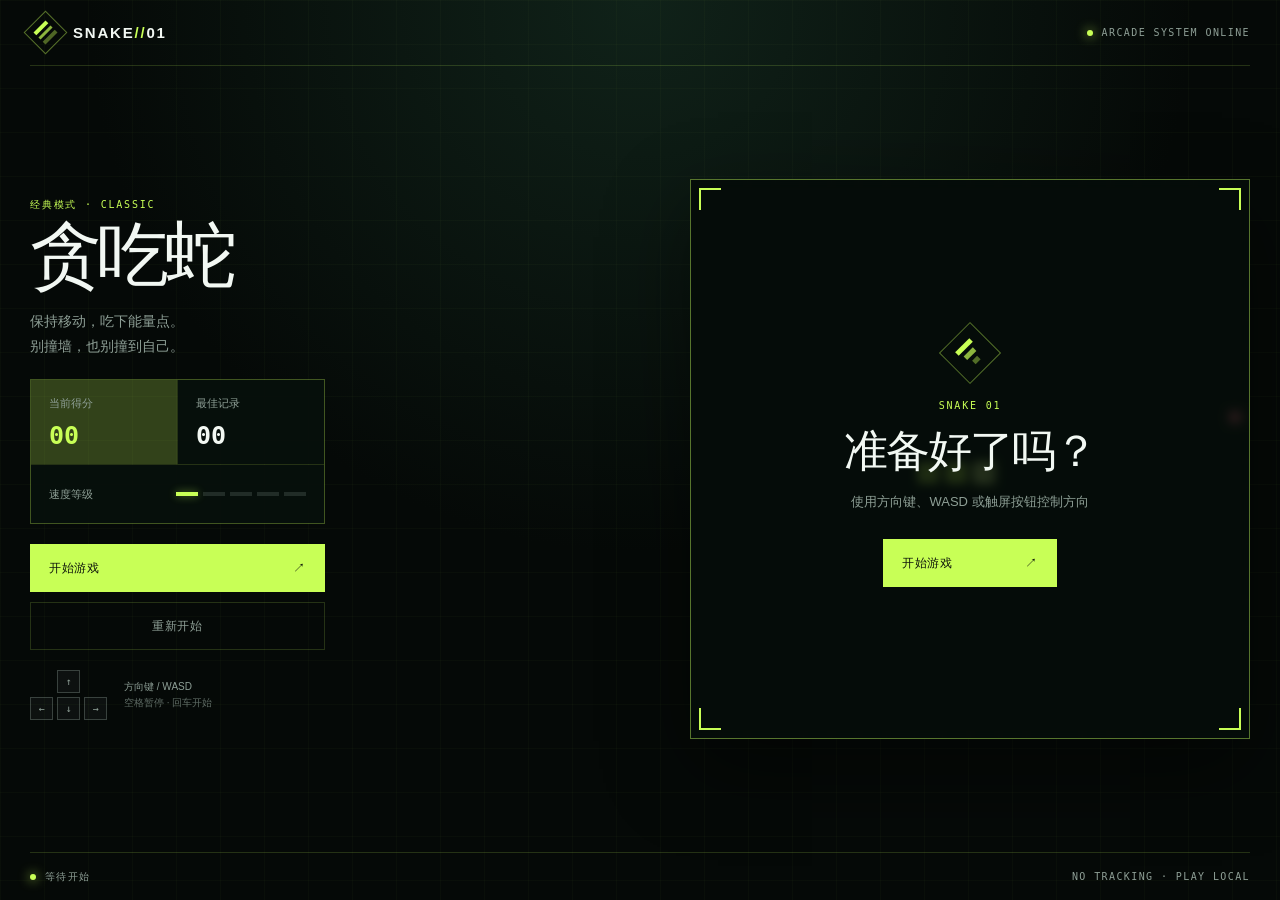
==== index.html @ befa8383 "Deploy Snake game v0.1.0" ====
<!doctype html>
<html lang="zh-CN">
  <head>
    <meta charset="UTF-8" />
    <meta name="viewport" content="width=device-width, initial-scale=1.0, viewport-fit=cover" />
    <meta name="theme-color" content="#07110e" />
    <meta
      name="description"
      content="一款适配键盘与触屏的现代贪吃蛇小游戏。"
    />
    <title>贪吃蛇 · SNAKE 01</title>
    <link rel="stylesheet" href="./styles.css?v=0.1.0" />
  </head>
  <body>
    <div class="page-glow page-glow--one" aria-hidden="true"></div>
    <div class="page-glow page-glow--two" aria-hidden="true"></div>

    <main class="app-shell">
      <header class="topbar">
        <a class="wordmark" href="./" aria-label="返回游戏首页">
          <span class="wordmark__mark" aria-hidden="true"><i></i><i></i><i></i></span>
          <span>SNAKE<span class="wordmark__slash">//</span>01</span>
        </a>
        <div class="topbar__meta">
          <span class="status-dot" aria-hidden="true"></span>
          <span>ARCADE SYSTEM ONLINE</span>
        </div>
      </header>

      <section class="game-layout" aria-labelledby="game-title">
        <aside class="game-info">
          <div>
            <p class="eyebrow">经典模式 · CLASSIC</p>
            <h1 id="game-title">贪吃蛇</h1>
            <p class="lede">保持移动，吃下能量点。<br />别撞墙，也别撞到自己。</p>
          </div>

          <div class="scoreboard" aria-label="游戏分数">
            <div class="score-card score-card--active">
              <span>当前得分</span>
              <strong id="score">00</strong>
            </div>
            <div class="score-card">
              <span>最佳记录</span>
              <strong id="best-score">00</strong>
            </div>
            <div class="score-card score-card--wide">
              <span>速度等级</span>
              <div class="speed-meter" id="speed-meter" aria-label="速度等级 1">
                <i class="is-on"></i><i></i><i></i><i></i><i></i>
              </div>
            </div>
          </div>

          <div class="desktop-actions">
            <button class="button button--primary" id="primary-action" type="button">
              <span id="primary-action-label">开始游戏</span>
              <span aria-hidden="true">↗</span>
            </button>
            <button class="button button--ghost" id="restart-action" type="button">重新开始</button>
          </div>

          <div class="key-guide" aria-label="键盘操作说明">
            <div class="key-guide__keys" aria-hidden="true">
              <span></span><kbd>↑</kbd><span></span>
              <kbd>←</kbd><kbd>↓</kbd><kbd>→</kbd>
            </div>
            <p>方向键 / WASD<br /><span>空格暂停 · 回车开始</span></p>
          </div>
        </aside>

        <div class="play-column">
          <div class="arena-frame" id="arena-frame">
            <div class="arena-corners" aria-hidden="true"></div>
            <canvas
              id="game-canvas"
              width="720"
              height="720"
              role="img"
              aria-label="贪吃蛇游戏区域"
            ></canvas>
            <div class="arena-overlay" id="arena-overlay">
              <div class="overlay-icon" aria-hidden="true"><span></span><span></span><span></span></div>
              <p class="overlay-kicker" id="overlay-kicker">SNAKE 01</p>
              <h2 id="overlay-title">准备好了吗？</h2>
              <p id="overlay-copy">使用方向键、WASD 或触屏按钮控制方向</p>
              <button class="button button--primary overlay-button" id="overlay-action" type="button">
                开始游戏 <span aria-hidden="true">↗</span>
              </button>
            </div>
          </div>

          <div class="mobile-scorebar" aria-label="移动端游戏状态">
            <span>得分 <strong id="mobile-score">00</strong></span>
            <span>最佳 <strong id="mobile-best">00</strong></span>
            <button id="mobile-pause" type="button">开始</button>
          </div>

          <div class="touch-controls" aria-label="触屏方向控制">
            <span></span>
            <button type="button" data-direction="up" aria-label="向上">↑</button>
            <span></span>
            <button type="button" data-direction="left" aria-label="向左">←</button>
            <button type="button" data-direction="down" aria-label="向下">↓</button>
            <button type="button" data-direction="right" aria-label="向右">→</button>
          </div>
        </div>
      </section>

      <footer class="footer">
        <p><span class="status-dot" aria-hidden="true"></span><span id="live-status" role="status" aria-live="polite">等待开始</span></p>
        <p>NO TRACKING · PLAY LOCAL</p>
      </footer>
    </main>

    <script type="module" src="./game.js?v=0.1.0"></script>
  </body>
</html>
---- styles.css ----
:root {
  color-scheme: dark;
  --bg: #050907;
  --surface: rgba(12, 22, 18, 0.86);
  --surface-strong: #0d1713;
  --line: rgba(197, 255, 88, 0.17);
  --line-strong: rgba(197, 255, 88, 0.42);
  --lime: #c8ff56;
  --mint: #78ffca;
  --ink: #f2f8f3;
  --muted: #8e9f96;
  --danger: #ff6f87;
  --shadow: 0 30px 80px rgba(0, 0, 0, 0.48);
  font-family: Inter, ui-sans-serif, -apple-system, BlinkMacSystemFont, "Segoe UI", sans-serif;
  background: var(--bg);
  color: var(--ink);
  font-synthesis: none;
}

* {
  box-sizing: border-box;
}

html {
  min-width: 320px;
  min-height: 100%;
  background: var(--bg);
}

body {
  min-height: 100vh;
  min-height: 100svh;
  margin: 0;
  overflow-x: hidden;
  background:
    linear-gradient(rgba(200, 255, 86, 0.025) 1px, transparent 1px),
    linear-gradient(90deg, rgba(200, 255, 86, 0.025) 1px, transparent 1px),
    radial-gradient(circle at 50% 0%, #102219 0%, var(--bg) 50%);
  background-size: 44px 44px, 44px 44px, auto;
}

button,
a {
  -webkit-tap-highlight-color: transparent;
}

button {
  font: inherit;
}

button:focus-visible,
a:focus-visible {
  outline: 2px solid var(--lime);
  outline-offset: 4px;
}

.page-glow {
  position: fixed;
  z-index: -1;
  width: 420px;
  height: 420px;
  border-radius: 999px;
  filter: blur(110px);
  opacity: 0.12;
  pointer-events: none;
}

.page-glow--one {
  top: 12%;
  left: -260px;
  background: var(--lime);
}

.page-glow--two {
  right: -260px;
  bottom: 0;
  background: var(--mint);
}

.app-shell {
  width: min(1220px, calc(100% - 48px));
  min-height: 100vh;
  min-height: 100svh;
  margin: 0 auto;
  display: flex;
  flex-direction: column;
}

.topbar {
  min-height: 86px;
  display: flex;
  align-items: center;
  justify-content: space-between;
  border-bottom: 1px solid var(--line);
}

.wordmark {
  display: inline-flex;
  align-items: center;
  gap: 12px;
  color: var(--ink);
  text-decoration: none;
  font-size: 15px;
  font-weight: 850;
  letter-spacing: 0.12em;
}

.wordmark__slash {
  color: var(--lime);
}

.wordmark__mark {
  width: 31px;
  height: 31px;
  display: grid;
  grid-template-columns: repeat(3, 1fr);
  gap: 3px;
  padding: 6px;
  border: 1px solid var(--line-strong);
  transform: rotate(45deg);
}

.wordmark__mark i {
  display: block;
  background: var(--lime);
}

.wordmark__mark i:nth-child(2) {
  opacity: 0.7;
}

.wordmark__mark i:nth-child(3) {
  opacity: 0.38;
}

.topbar__meta,
.footer p {
  display: flex;
  align-items: center;
  gap: 9px;
  color: var(--muted);
  font-family: ui-monospace, SFMono-Regular, Menlo, monospace;
  font-size: 10px;
  letter-spacing: 0.14em;
}

.status-dot {
  width: 6px;
  height: 6px;
  flex: 0 0 auto;
  border-radius: 50%;
  background: var(--lime);
  box-shadow: 0 0 12px var(--lime);
}

.game-layout {
  flex: 1;
  display: grid;
  grid-template-columns: 295px minmax(0, 1fr);
  gap: clamp(42px, 7vw, 96px);
  align-items: center;
  padding: 50px 0;
}

.game-info {
  display: flex;
  flex-direction: column;
  gap: 30px;
}

.eyebrow,
.overlay-kicker {
  margin: 0 0 9px;
  color: var(--lime);
  font-family: ui-monospace, SFMono-Regular, Menlo, monospace;
  font-size: 10px;
  letter-spacing: 0.18em;
  text-transform: uppercase;
}

h1 {
  margin: 0;
  font-size: clamp(48px, 6vw, 72px);
  line-height: 0.95;
  letter-spacing: -0.065em;
}

.lede {
  margin: 20px 0 0;
  color: var(--muted);
  font-size: 14px;
  line-height: 1.8;
}

.scoreboard {
  display: grid;
  grid-template-columns: 1fr 1fr;
  gap: 1px;
  overflow: hidden;
  border: 1px solid var(--line);
  background: var(--line);
}

.score-card {
  min-height: 84px;
  padding: 16px 18px;
  display: flex;
  flex-direction: column;
  justify-content: space-between;
  background: rgba(6, 14, 11, 0.96);
}

.score-card--active {
  background: rgba(200, 255, 86, 0.08);
}

.score-card--wide {
  min-height: 58px;
  grid-column: 1 / -1;
  flex-direction: row;
  align-items: center;
}

.score-card span {
  color: var(--muted);
  font-size: 11px;
}

.score-card strong {
  font-family: ui-monospace, SFMono-Regular, Menlo, monospace;
  font-size: 25px;
  line-height: 1;
}

.score-card--active strong {
  color: var(--lime);
}

.speed-meter {
  display: flex;
  gap: 5px;
}

.speed-meter i {
  width: 22px;
  height: 4px;
  background: rgba(142, 159, 150, 0.2);
}

.speed-meter i.is-on {
  background: var(--lime);
  box-shadow: 0 0 8px rgba(200, 255, 86, 0.45);
}

.desktop-actions {
  display: grid;
  gap: 10px;
}

.button {
  min-height: 48px;
  padding: 0 18px;
  display: inline-flex;
  align-items: center;
  justify-content: center;
  gap: 16px;
  border: 1px solid transparent;
  cursor: pointer;
  font-size: 12px;
  font-weight: 800;
  letter-spacing: 0.06em;
  transition: transform 150ms ease, background 150ms ease, border-color 150ms ease;
}

.button:hover {
  transform: translateY(-1px);
}

.button--primary {
  justify-content: space-between;
  color: #10170c;
  background: var(--lime);
}

.button--primary:hover {
  background: #dcff92;
}

.button--ghost {
  color: var(--muted);
  border-color: var(--line);
  background: transparent;
}

.button--ghost:hover {
  color: var(--ink);
  border-color: var(--line-strong);
}

.key-guide {
  display: flex;
  align-items: center;
  gap: 15px;
}

.key-guide__keys {
  width: 79px;
  display: grid;
  grid-template-columns: repeat(3, 23px);
  gap: 4px;
}

kbd {
  width: 23px;
  height: 23px;
  display: grid;
  place-items: center;
  border: 1px solid rgba(142, 159, 150, 0.35);
  color: var(--muted);
  background: rgba(142, 159, 150, 0.06);
  font: 10px ui-monospace, SFMono-Regular, Menlo, monospace;
}

.key-guide p {
  margin: 0;
  color: var(--muted);
  font-size: 10px;
  line-height: 1.65;
}

.key-guide p span {
  opacity: 0.65;
}

.play-column {
  width: min(100%, 680px);
  justify-self: end;
}

.arena-frame {
  position: relative;
  width: 100%;
  aspect-ratio: 1;
  overflow: hidden;
  border: 1px solid var(--line-strong);
  background: #07110e;
  box-shadow: var(--shadow), inset 0 0 70px rgba(120, 255, 202, 0.025);
  touch-action: none;
}

.arena-frame::before,
.arena-frame::after,
.arena-corners::before,
.arena-corners::after {
  content: "";
  position: absolute;
  z-index: 4;
  width: 20px;
  height: 20px;
  pointer-events: none;
}

.arena-frame::before {
  top: 8px;
  left: 8px;
  border-top: 2px solid var(--lime);
  border-left: 2px solid var(--lime);
}

.arena-frame::after {
  top: 8px;
  right: 8px;
  border-top: 2px solid var(--lime);
  border-right: 2px solid var(--lime);
}

.arena-corners::before {
  bottom: 8px;
  left: 8px;
  border-bottom: 2px solid var(--lime);
  border-left: 2px solid var(--lime);
}

.arena-corners::after {
  right: 8px;
  bottom: 8px;
  border-right: 2px solid var(--lime);
  border-bottom: 2px solid var(--lime);
}

#game-canvas {
  display: block;
  width: 100%;
  height: 100%;
}

.arena-overlay {
  position: absolute;
  inset: 0;
  z-index: 3;
  padding: 28px;
  display: flex;
  flex-direction: column;
  align-items: center;
  justify-content: center;
  text-align: center;
  background: rgba(5, 12, 9, 0.86);
  backdrop-filter: blur(5px);
  transition: opacity 180ms ease, visibility 180ms ease;
}

.arena-overlay.is-hidden {
  opacity: 0;
  visibility: hidden;
  pointer-events: none;
}

.overlay-icon {
  width: 44px;
  height: 44px;
  margin-bottom: 25px;
  display: flex;
  gap: 4px;
  align-items: center;
  justify-content: center;
  border: 1px solid var(--line-strong);
  transform: rotate(45deg);
}

.overlay-icon span {
  width: 5px;
  height: 20px;
  background: var(--lime);
}

.overlay-icon span:nth-child(2) {
  height: 13px;
  opacity: 0.7;
}

.overlay-icon span:nth-child(3) {
  height: 7px;
  opacity: 0.4;
}

.arena-overlay h2 {
  margin: 2px 0 10px;
  font-size: clamp(28px, 5vw, 44px);
  letter-spacing: -0.045em;
}

.arena-overlay > p:not(.overlay-kicker) {
  max-width: 360px;
  margin: 0;
  color: var(--muted);
  font-size: 13px;
  line-height: 1.7;
}

.overlay-button {
  min-width: 174px;
  margin-top: 26px;
}

.mobile-scorebar,
.touch-controls {
  display: none;
}

.footer {
  min-height: 62px;
  display: flex;
  justify-content: space-between;
  align-items: center;
  border-top: 1px solid var(--line);
}

.footer p {
  margin: 0;
}

@media (max-width: 900px) {
  .app-shell {
    width: min(720px, calc(100% - 32px));
  }

  .game-layout {
    grid-template-columns: 1fr;
    gap: 28px;
    padding: 32px 0;
  }

  .game-info {
    display: grid;
    grid-template-columns: 1fr 1fr;
    align-items: end;
    gap: 24px;
  }

  .scoreboard,
  .desktop-actions,
  .key-guide {
    display: none;
  }

  .play-column {
    width: 100%;
    justify-self: center;
  }
}

@media (max-width: 600px) {
  body {
    background-size: 30px 30px, 30px 30px, auto;
  }

  .app-shell {
    width: min(100% - 24px, 470px);
  }

  .topbar {
    min-height: 64px;
  }

  .topbar__meta {
    max-width: 96px;
    justify-content: flex-end;
    font-size: 8px;
    text-align: right;
  }

  .wordmark {
    gap: 9px;
    font-size: 12px;
  }

  .wordmark__mark {
    width: 25px;
    height: 25px;
    padding: 5px;
  }

  .game-layout {
    padding: 23px 0 26px;
  }

  .game-info {
    display: block;
  }

  h1 {
    font-size: 42px;
  }

  .lede {
    margin-top: 12px;
    font-size: 12px;
    line-height: 1.65;
  }

  .arena-frame {
    box-shadow: 0 20px 45px rgba(0, 0, 0, 0.42);
  }

  .arena-overlay {
    padding: 20px;
  }

  .overlay-icon {
    width: 36px;
    height: 36px;
    margin-bottom: 17px;
  }

  .overlay-icon span {
    height: 16px;
  }

  .arena-overlay h2 {
    font-size: 28px;
  }

  .arena-overlay > p:not(.overlay-kicker) {
    max-width: 260px;
    font-size: 11px;
  }

  .overlay-button {
    min-height: 42px;
    margin-top: 18px;
  }

  .mobile-scorebar {
    min-height: 52px;
    padding: 0 12px;
    display: grid;
    grid-template-columns: 1fr 1fr auto;
    align-items: center;
    border: 1px solid var(--line);
    border-top: 0;
    background: var(--surface);
  }

  .mobile-scorebar span {
    color: var(--muted);
    font-size: 10px;
  }

  .mobile-scorebar strong {
    margin-left: 4px;
    color: var(--ink);
    font: 700 12px ui-monospace, SFMono-Regular, Menlo, monospace;
  }

  .mobile-scorebar button {
    min-width: 56px;
    min-height: 30px;
    border: 1px solid var(--line-strong);
    color: var(--lime);
    background: transparent;
    font-size: 10px;
    font-weight: 750;
  }

  .touch-controls {
    width: 154px;
    margin: 18px auto 0;
    display: grid;
    grid-template-columns: repeat(3, 46px);
    gap: 8px;
  }

  .touch-controls button {
    width: 46px;
    height: 42px;
    border: 1px solid rgba(142, 159, 150, 0.32);
    border-radius: 4px;
    color: var(--muted);
    background: rgba(142, 159, 150, 0.055);
    font-family: ui-monospace, SFMono-Regular, Menlo, monospace;
    cursor: pointer;
  }

  .touch-controls button:active {
    color: #10170c;
    border-color: var(--lime);
    background: var(--lime);
  }

  .footer {
    min-height: 52px;
  }

  .footer p {
    font-size: 8px;
  }

  .footer p:last-child {
    display: none;
  }
}

@media (max-height: 900px) and (min-width: 901px) {
  .topbar {
    min-height: 66px;
  }

  .game-layout {
    padding: 28px 0;
  }

  .play-column {
    max-width: 560px;
  }

  .game-info {
    gap: 20px;
  }

  .footer {
    min-height: 48px;
  }
}

@media (prefers-reduced-motion: reduce) {
  *,
  *::before,
  *::after {
    scroll-behavior: auto !important;
    transition-duration: 0.01ms !important;
    animation-duration: 0.01ms !important;
    animation-iteration-count: 1 !important;
  }
}
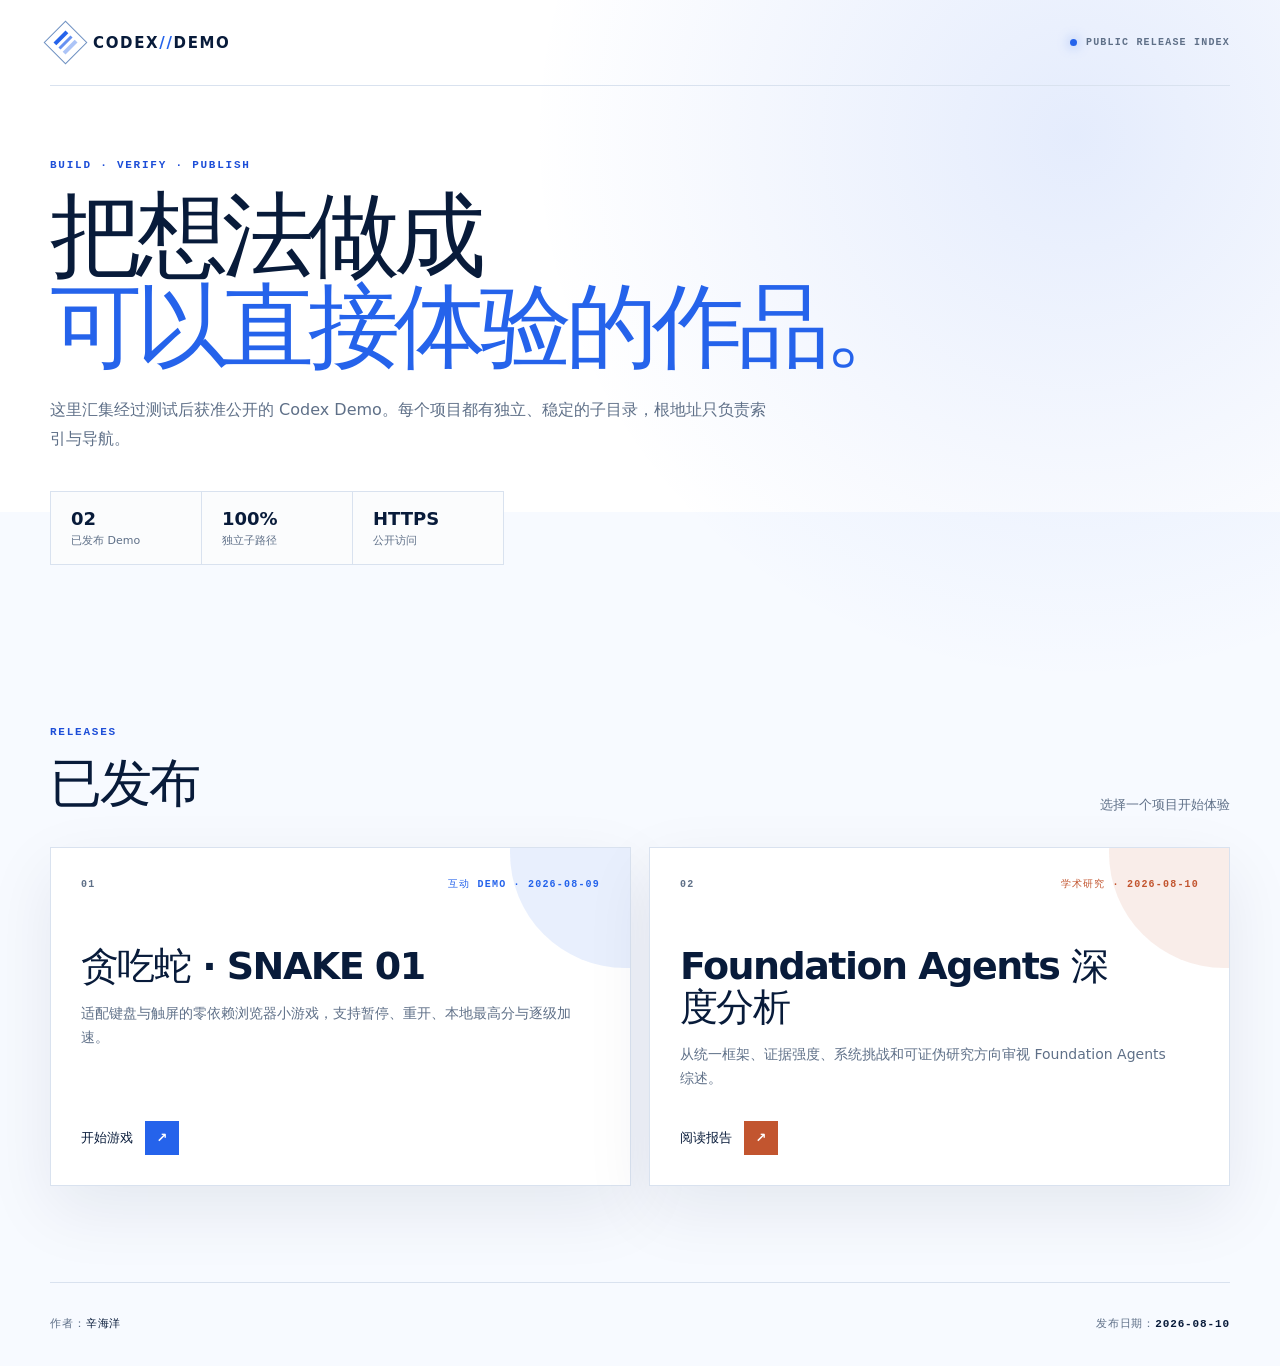
==== commit f61bbb46: "Add demo index and move Snake to subpath" ====
--- a/index.html
+++ b/index.html
@@ -3,116 +3,67 @@
   <head>
     <meta charset="UTF-8" />
     <meta name="viewport" content="width=device-width, initial-scale=1.0, viewport-fit=cover" />
-    <meta name="theme-color" content="#07110e" />
-    <meta
-      name="description"
-      content="一款适配键盘与触屏的现代贪吃蛇小游戏。"
-    />
-    <title>贪吃蛇 · SNAKE 01</title>
+    <meta name="theme-color" content="#081b3a" />
+    <meta name="description" content="Codex 制作并经验证后公开发布的互动原型、研究报告与产品 Demo 索引。" />
+    <title>Codex Demo Lab</title>
     <link rel="stylesheet" href="./styles.css?v=0.1.0" />
   </head>
   <body>
-    <div class="page-glow page-glow--one" aria-hidden="true"></div>
-    <div class="page-glow page-glow--two" aria-hidden="true"></div>
+    <a class="skip-link" href="#demos">跳到 Demo 列表</a>
+    <header class="site-header">
+      <a class="brand" href="./" aria-label="Codex Demo Lab 首页">
+        <span class="brand-mark" aria-hidden="true"><i></i><i></i><i></i></span>
+        <span>CODEX<span>//</span>DEMO</span>
+      </a>
+      <p><span class="status-dot" aria-hidden="true"></span> PUBLIC RELEASE INDEX</p>
+    </header>
 
-    <main class="app-shell">
-      <header class="topbar">
-        <a class="wordmark" href="./" aria-label="返回游戏首页">
-          <span class="wordmark__mark" aria-hidden="true"><i></i><i></i><i></i></span>
-          <span>SNAKE<span class="wordmark__slash">//</span>01</span>
-        </a>
-        <div class="topbar__meta">
-          <span class="status-dot" aria-hidden="true"></span>
-          <span>ARCADE SYSTEM ONLINE</span>
-        </div>
-      </header>
-
-      <section class="game-layout" aria-labelledby="game-title">
-        <aside class="game-info">
-          <div>
-            <p class="eyebrow">经典模式 · CLASSIC</p>
-            <h1 id="game-title">贪吃蛇</h1>
-            <p class="lede">保持移动，吃下能量点。<br />别撞墙，也别撞到自己。</p>
-          </div>
-
-          <div class="scoreboard" aria-label="游戏分数">
-            <div class="score-card score-card--active">
-              <span>当前得分</span>
-              <strong id="score">00</strong>
-            </div>
-            <div class="score-card">
-              <span>最佳记录</span>
-              <strong id="best-score">00</strong>
-            </div>
-            <div class="score-card score-card--wide">
-              <span>速度等级</span>
-              <div class="speed-meter" id="speed-meter" aria-label="速度等级 1">
-                <i class="is-on"></i><i></i><i></i><i></i><i></i>
-              </div>
-            </div>
-          </div>
-
-          <div class="desktop-actions">
-            <button class="button button--primary" id="primary-action" type="button">
-              <span id="primary-action-label">开始游戏</span>
-              <span aria-hidden="true">↗</span>
-            </button>
-            <button class="button button--ghost" id="restart-action" type="button">重新开始</button>
-          </div>
-
-          <div class="key-guide" aria-label="键盘操作说明">
-            <div class="key-guide__keys" aria-hidden="true">
-              <span></span><kbd>↑</kbd><span></span>
-              <kbd>←</kbd><kbd>↓</kbd><kbd>→</kbd>
-            </div>
-            <p>方向键 / WASD<br /><span>空格暂停 · 回车开始</span></p>
-          </div>
-        </aside>
-
-        <div class="play-column">
-          <div class="arena-frame" id="arena-frame">
-            <div class="arena-corners" aria-hidden="true"></div>
-            <canvas
-              id="game-canvas"
-              width="720"
-              height="720"
-              role="img"
-              aria-label="贪吃蛇游戏区域"
-            ></canvas>
-            <div class="arena-overlay" id="arena-overlay">
-              <div class="overlay-icon" aria-hidden="true"><span></span><span></span><span></span></div>
-              <p class="overlay-kicker" id="overlay-kicker">SNAKE 01</p>
-              <h2 id="overlay-title">准备好了吗？</h2>
-              <p id="overlay-copy">使用方向键、WASD 或触屏按钮控制方向</p>
-              <button class="button button--primary overlay-button" id="overlay-action" type="button">
-                开始游戏 <span aria-hidden="true">↗</span>
-              </button>
-            </div>
-          </div>
-
-          <div class="mobile-scorebar" aria-label="移动端游戏状态">
-            <span>得分 <strong id="mobile-score">00</strong></span>
-            <span>最佳 <strong id="mobile-best">00</strong></span>
-            <button id="mobile-pause" type="button">开始</button>
-          </div>
-
-          <div class="touch-controls" aria-label="触屏方向控制">
-            <span></span>
-            <button type="button" data-direction="up" aria-label="向上">↑</button>
-            <span></span>
-            <button type="button" data-direction="left" aria-label="向左">←</button>
-            <button type="button" data-direction="down" aria-label="向下">↓</button>
-            <button type="button" data-direction="right" aria-label="向右">→</button>
-          </div>
+    <main>
+      <section class="hero" aria-labelledby="page-title">
+        <p class="eyebrow">BUILD · VERIFY · PUBLISH</p>
+        <h1 id="page-title">把想法做成<br /><span>可以直接体验的作品。</span></h1>
+        <p class="hero-copy">这里汇集经过测试后获准公开的 Codex Demo。每个项目都有独立、稳定的子目录，根地址只负责索引与导航。</p>
+        <div class="hero-meta" aria-label="站点统计">
+          <div><strong>02</strong><span>已发布 Demo</span></div>
+          <div><strong>100%</strong><span>独立子路径</span></div>
+          <div><strong>HTTPS</strong><span>公开访问</span></div>
         </div>
       </section>
 
-      <footer class="footer">
-        <p><span class="status-dot" aria-hidden="true"></span><span id="live-status" role="status" aria-live="polite">等待开始</span></p>
-        <p>NO TRACKING · PLAY LOCAL</p>
-      </footer>
+      <section class="demo-section" id="demos" aria-labelledby="demo-title">
+        <div class="section-heading">
+          <div>
+            <p class="eyebrow">RELEASES</p>
+            <h2 id="demo-title">已发布</h2>
+          </div>
+          <p>选择一个项目开始体验</p>
+        </div>
+        <div class="demo-grid">
+          <article class="demo-card" data-accent="blue">
+            <div class="demo-card__top">
+              <span class="demo-card__index">01</span>
+              <span class="demo-card__category">互动 Demo · <time datetime="2026-08-09">2026-08-09</time></span>
+            </div>
+            <h3>贪吃蛇 · SNAKE 01</h3>
+            <p>适配键盘与触屏的零依赖浏览器小游戏，支持暂停、重开、本地最高分与逐级加速。</p>
+            <a class="demo-card__link" href="./snake/">开始游戏</a>
+          </article>
+          <article class="demo-card" data-accent="rust">
+            <div class="demo-card__top">
+              <span class="demo-card__index">02</span>
+              <span class="demo-card__category">学术研究 · <time datetime="2026-08-10">2026-08-10</time></span>
+            </div>
+            <h3>Foundation Agents 深度分析</h3>
+            <p>从统一框架、证据强度、系统挑战和可证伪研究方向审视 Foundation Agents 综述。</p>
+            <a class="demo-card__link" href="./foundationagent/">阅读报告</a>
+          </article>
+        </div>
+      </section>
     </main>
 
-    <script type="module" src="./game.js?v=0.1.0"></script>
+    <footer id="publication-footer">
+      <div class="byline">作者：<b>辛海洋</b></div>
+      <div class="pubdate">发布日期：<time datetime="2026-08-10">2026-08-10</time></div>
+    </footer>
   </body>
 </html>
--- a/styles.css
+++ b/styles.css
@@ -1,19 +1,21 @@
 :root {
-  color-scheme: dark;
-  --bg: #050907;
-  --surface: rgba(12, 22, 18, 0.86);
-  --surface-strong: #0d1713;
-  --line: rgba(197, 255, 88, 0.17);
-  --line-strong: rgba(197, 255, 88, 0.42);
-  --lime: #c8ff56;
-  --mint: #78ffca;
-  --ink: #f2f8f3;
-  --muted: #8e9f96;
-  --danger: #ff6f87;
-  --shadow: 0 30px 80px rgba(0, 0, 0, 0.48);
-  font-family: Inter, ui-sans-serif, -apple-system, BlinkMacSystemFont, "Segoe UI", sans-serif;
+  color-scheme: light;
+  --navy: #081b3a;
+  --navy2: #0d2b5c;
+  --ink: #071428;
+  --blue: #2563eb;
+  --blue2: #1d4ed8;
+  --rust: #c2552f;
+  --text: #27364a;
+  --muted: #5f7088;
+  --line: #d9e2ef;
+  --line-strong: #6f91c2;
+  --bg: #f7faff;
+  --soft: #eef6ff;
+  --panel: #ffffff;
+  font-family: Inter, system-ui, -apple-system, "PingFang SC", "Noto Sans SC", sans-serif;
   background: var(--bg);
-  color: var(--ink);
+  color: var(--text);
   font-synthesis: none;
 }
 
@@ -23,8 +25,7 @@
 
 html {
   min-width: 320px;
-  min-height: 100%;
-  background: var(--bg);
+  scroll-behavior: smooth;
 }
 
 body {
@@ -33,60 +34,42 @@
   margin: 0;
   overflow-x: hidden;
   background:
-    linear-gradient(rgba(200, 255, 86, 0.025) 1px, transparent 1px),
-    linear-gradient(90deg, rgba(200, 255, 86, 0.025) 1px, transparent 1px),
-    radial-gradient(circle at 50% 0%, #102219 0%, var(--bg) 50%);
-  background-size: 44px 44px, 44px 44px, auto;
-}
-
-button,
+    radial-gradient(circle at 84% 10%, rgba(37, 99, 235, 0.12), transparent 34rem),
+    linear-gradient(180deg, #fff 0 32rem, var(--bg) 32rem 100%);
+}
+
 a {
-  -webkit-tap-highlight-color: transparent;
-}
-
-button {
-  font: inherit;
-}
-
-button:focus-visible,
+  color: inherit;
+}
+
 a:focus-visible {
-  outline: 2px solid var(--lime);
+  outline: 3px solid var(--blue);
   outline-offset: 4px;
 }
 
-.page-glow {
+.skip-link {
   position: fixed;
-  z-index: -1;
-  width: 420px;
-  height: 420px;
-  border-radius: 999px;
-  filter: blur(110px);
-  opacity: 0.12;
-  pointer-events: none;
-}
-
-.page-glow--one {
-  top: 12%;
-  left: -260px;
-  background: var(--lime);
-}
-
-.page-glow--two {
-  right: -260px;
-  bottom: 0;
-  background: var(--mint);
-}
-
-.app-shell {
-  width: min(1220px, calc(100% - 48px));
-  min-height: 100vh;
-  min-height: 100svh;
+  z-index: 10;
+  top: 12px;
+  left: 12px;
+  padding: 10px 14px;
+  color: #fff;
+  background: var(--navy);
+  transform: translateY(-160%);
+}
+
+.skip-link:focus {
+  transform: translateY(0);
+}
+
+.site-header,
+main,
+footer {
+  width: min(1180px, calc(100% - 48px));
   margin: 0 auto;
-  display: flex;
-  flex-direction: column;
-}
-
-.topbar {
+}
+
+.site-header {
   min-height: 86px;
   display: flex;
   align-items: center;
@@ -94,22 +77,22 @@
   border-bottom: 1px solid var(--line);
 }
 
-.wordmark {
+.brand {
   display: inline-flex;
   align-items: center;
   gap: 12px;
-  color: var(--ink);
+  color: var(--navy);
   text-decoration: none;
   font-size: 15px;
   font-weight: 850;
-  letter-spacing: 0.12em;
-}
-
-.wordmark__slash {
-  color: var(--lime);
-}
-
-.wordmark__mark {
+  letter-spacing: 0.11em;
+}
+
+.brand > span:last-child span {
+  color: var(--blue);
+}
+
+.brand-mark {
   width: 31px;
   height: 31px;
   display: grid;
@@ -120,575 +103,326 @@
   transform: rotate(45deg);
 }
 
-.wordmark__mark i {
-  display: block;
-  background: var(--lime);
-}
-
-.wordmark__mark i:nth-child(2) {
-  opacity: 0.7;
-}
-
-.wordmark__mark i:nth-child(3) {
-  opacity: 0.38;
-}
-
-.topbar__meta,
-.footer p {
+.brand-mark i {
+  background: var(--blue);
+}
+
+.brand-mark i:nth-child(2) { opacity: 0.7; }
+.brand-mark i:nth-child(3) { opacity: 0.38; }
+
+.site-header p {
   display: flex;
   align-items: center;
   gap: 9px;
-  color: var(--muted);
-  font-family: ui-monospace, SFMono-Regular, Menlo, monospace;
-  font-size: 10px;
-  letter-spacing: 0.14em;
+  margin: 0;
+  color: var(--muted);
+  font: 700 10px/1.4 ui-monospace, SFMono-Regular, Menlo, monospace;
+  letter-spacing: 0.12em;
+  text-transform: uppercase;
 }
 
 .status-dot {
-  width: 6px;
-  height: 6px;
-  flex: 0 0 auto;
-  border-radius: 50%;
-  background: var(--lime);
-  box-shadow: 0 0 12px var(--lime);
-}
-
-.game-layout {
-  flex: 1;
+  width: 7px;
+  height: 7px;
+  border-radius: 999px;
+  background: var(--blue);
+  box-shadow: 0 0 12px rgba(37, 99, 235, 0.55);
+}
+
+.hero {
+  min-height: 510px;
   display: grid;
-  grid-template-columns: 295px minmax(0, 1fr);
-  gap: clamp(42px, 7vw, 96px);
-  align-items: center;
-  padding: 50px 0;
-}
-
-.game-info {
-  display: flex;
-  flex-direction: column;
-  gap: 30px;
-}
-
-.eyebrow,
-.overlay-kicker {
-  margin: 0 0 9px;
-  color: var(--lime);
-  font-family: ui-monospace, SFMono-Regular, Menlo, monospace;
-  font-size: 10px;
-  letter-spacing: 0.18em;
-  text-transform: uppercase;
+  align-content: center;
+  padding: 72px 0 84px;
+}
+
+.eyebrow {
+  margin: 0 0 18px;
+  color: var(--blue2);
+  font: 800 11px/1.4 ui-monospace, SFMono-Regular, Menlo, monospace;
+  letter-spacing: 0.16em;
+}
+
+h1,
+h2,
+h3,
+p {
+  margin-top: 0;
 }
 
 h1 {
-  margin: 0;
-  font-size: clamp(48px, 6vw, 72px);
-  line-height: 0.95;
+  max-width: 920px;
+  margin-bottom: 24px;
+  color: var(--navy);
+  font-size: clamp(48px, 7.5vw, 92px);
+  line-height: 0.98;
   letter-spacing: -0.065em;
 }
 
-.lede {
-  margin: 20px 0 0;
-  color: var(--muted);
-  font-size: 14px;
+h1 span {
+  color: var(--blue);
+}
+
+.hero-copy {
+  max-width: 720px;
+  margin-bottom: 38px;
+  color: var(--muted);
+  font-size: 16px;
   line-height: 1.8;
 }
 
-.scoreboard {
-  display: grid;
-  grid-template-columns: 1fr 1fr;
+.hero-meta {
+  display: flex;
+  flex-wrap: wrap;
   gap: 1px;
+  width: fit-content;
   overflow: hidden;
   border: 1px solid var(--line);
   background: var(--line);
 }
 
-.score-card {
-  min-height: 84px;
-  padding: 16px 18px;
+.hero-meta div {
+  min-width: 150px;
+  padding: 16px 20px;
+  display: grid;
+  gap: 4px;
+  background: rgba(255, 255, 255, 0.9);
+}
+
+.hero-meta strong {
+  color: var(--navy);
+  font-size: 18px;
+}
+
+.hero-meta span {
+  color: var(--muted);
+  font-size: 11px;
+}
+
+.demo-section {
+  padding: 76px 0 96px;
+}
+
+.section-heading {
+  display: flex;
+  align-items: end;
+  justify-content: space-between;
+  gap: 24px;
+  margin-bottom: 28px;
+}
+
+.section-heading .eyebrow {
+  margin-bottom: 8px;
+}
+
+h2 {
+  margin-bottom: 0;
+  color: var(--navy);
+  font-size: clamp(34px, 5vw, 52px);
+  letter-spacing: -0.045em;
+}
+
+.section-heading > p {
+  margin-bottom: 5px;
+  color: var(--muted);
+  font-size: 13px;
+}
+
+.demo-grid {
+  display: grid;
+  grid-template-columns: repeat(2, minmax(0, 1fr));
+  gap: 18px;
+}
+
+.demo-card {
+  position: relative;
+  min-height: 310px;
+  padding: 30px;
   display: flex;
   flex-direction: column;
+  overflow: hidden;
+  border: 1px solid var(--line);
+  background: var(--panel);
+  box-shadow: 0 24px 64px rgba(8, 27, 58, 0.08);
+  transition: transform 180ms ease, border-color 180ms ease, box-shadow 180ms ease;
+}
+
+.demo-card::after {
+  content: "";
+  position: absolute;
+  width: 230px;
+  height: 230px;
+  right: -110px;
+  top: -110px;
+  border-radius: 50%;
+  background: var(--card-accent);
+  opacity: 0.1;
+}
+
+.demo-card:hover {
+  transform: translateY(-4px);
+  border-color: var(--line-strong);
+  box-shadow: 0 32px 80px rgba(8, 27, 58, 0.13);
+}
+
+.demo-card[data-accent="blue"] { --card-accent: var(--blue); }
+.demo-card[data-accent="rust"] { --card-accent: var(--rust); }
+
+.demo-card__top {
+  display: flex;
+  align-items: center;
   justify-content: space-between;
-  background: rgba(6, 14, 11, 0.96);
-}
-
-.score-card--active {
-  background: rgba(200, 255, 86, 0.08);
-}
-
-.score-card--wide {
-  min-height: 58px;
-  grid-column: 1 / -1;
-  flex-direction: row;
-  align-items: center;
-}
-
-.score-card span {
-  color: var(--muted);
-  font-size: 11px;
-}
-
-.score-card strong {
-  font-family: ui-monospace, SFMono-Regular, Menlo, monospace;
-  font-size: 25px;
-  line-height: 1;
-}
-
-.score-card--active strong {
-  color: var(--lime);
-}
-
-.speed-meter {
-  display: flex;
-  gap: 5px;
-}
-
-.speed-meter i {
-  width: 22px;
-  height: 4px;
-  background: rgba(142, 159, 150, 0.2);
-}
-
-.speed-meter i.is-on {
-  background: var(--lime);
-  box-shadow: 0 0 8px rgba(200, 255, 86, 0.45);
-}
-
-.desktop-actions {
-  display: grid;
-  gap: 10px;
-}
-
-.button {
-  min-height: 48px;
-  padding: 0 18px;
+  gap: 16px;
+  margin-bottom: 54px;
+}
+
+.demo-card__index,
+.demo-card__category {
+  color: var(--muted);
+  font: 750 10px/1.4 ui-monospace, SFMono-Regular, Menlo, monospace;
+  letter-spacing: 0.12em;
+  text-transform: uppercase;
+}
+
+.demo-card__category {
+  color: var(--card-accent);
+}
+
+.demo-card h3 {
+  max-width: 460px;
+  margin-bottom: 14px;
+  color: var(--navy);
+  font-size: clamp(26px, 4vw, 38px);
+  line-height: 1.08;
+  letter-spacing: -0.04em;
+}
+
+.demo-card p {
+  max-width: 500px;
+  margin-bottom: 30px;
+  color: var(--muted);
+  font-size: 14px;
+  line-height: 1.75;
+}
+
+.demo-card__link {
+  width: fit-content;
+  margin-top: auto;
   display: inline-flex;
   align-items: center;
-  justify-content: center;
-  gap: 16px;
-  border: 1px solid transparent;
-  cursor: pointer;
-  font-size: 12px;
-  font-weight: 800;
-  letter-spacing: 0.06em;
-  transition: transform 150ms ease, background 150ms ease, border-color 150ms ease;
-}
-
-.button:hover {
-  transform: translateY(-1px);
-}
-
-.button--primary {
-  justify-content: space-between;
-  color: #10170c;
-  background: var(--lime);
-}
-
-.button--primary:hover {
-  background: #dcff92;
-}
-
-.button--ghost {
-  color: var(--muted);
-  border-color: var(--line);
-  background: transparent;
-}
-
-.button--ghost:hover {
-  color: var(--ink);
-  border-color: var(--line-strong);
-}
-
-.key-guide {
-  display: flex;
-  align-items: center;
-  gap: 15px;
-}
-
-.key-guide__keys {
-  width: 79px;
-  display: grid;
-  grid-template-columns: repeat(3, 23px);
-  gap: 4px;
-}
-
-kbd {
-  width: 23px;
-  height: 23px;
+  gap: 12px;
+  color: var(--navy);
+  text-decoration: none;
+  font-size: 13px;
+  font-weight: 850;
+}
+
+.demo-card__link::after {
+  content: "↗";
+  width: 34px;
+  height: 34px;
   display: grid;
   place-items: center;
-  border: 1px solid rgba(142, 159, 150, 0.35);
-  color: var(--muted);
-  background: rgba(142, 159, 150, 0.06);
-  font: 10px ui-monospace, SFMono-Regular, Menlo, monospace;
-}
-
-.key-guide p {
-  margin: 0;
-  color: var(--muted);
-  font-size: 10px;
-  line-height: 1.65;
-}
-
-.key-guide p span {
-  opacity: 0.65;
-}
-
-.play-column {
-  width: min(100%, 680px);
-  justify-self: end;
-}
-
-.arena-frame {
-  position: relative;
-  width: 100%;
-  aspect-ratio: 1;
-  overflow: hidden;
-  border: 1px solid var(--line-strong);
-  background: #07110e;
-  box-shadow: var(--shadow), inset 0 0 70px rgba(120, 255, 202, 0.025);
-  touch-action: none;
-}
-
-.arena-frame::before,
-.arena-frame::after,
-.arena-corners::before,
-.arena-corners::after {
+  color: #fff;
+  background: var(--card-accent);
+}
+
+.demo-card__link::before {
   content: "";
   position: absolute;
-  z-index: 4;
-  width: 20px;
-  height: 20px;
-  pointer-events: none;
-}
-
-.arena-frame::before {
-  top: 8px;
-  left: 8px;
-  border-top: 2px solid var(--lime);
-  border-left: 2px solid var(--lime);
-}
-
-.arena-frame::after {
-  top: 8px;
-  right: 8px;
-  border-top: 2px solid var(--lime);
-  border-right: 2px solid var(--lime);
-}
-
-.arena-corners::before {
-  bottom: 8px;
-  left: 8px;
-  border-bottom: 2px solid var(--lime);
-  border-left: 2px solid var(--lime);
-}
-
-.arena-corners::after {
-  right: 8px;
-  bottom: 8px;
-  border-right: 2px solid var(--lime);
-  border-bottom: 2px solid var(--lime);
-}
-
-#game-canvas {
-  display: block;
-  width: 100%;
-  height: 100%;
-}
-
-.arena-overlay {
-  position: absolute;
   inset: 0;
-  z-index: 3;
-  padding: 28px;
-  display: flex;
-  flex-direction: column;
-  align-items: center;
-  justify-content: center;
-  text-align: center;
-  background: rgba(5, 12, 9, 0.86);
-  backdrop-filter: blur(5px);
-  transition: opacity 180ms ease, visibility 180ms ease;
-}
-
-.arena-overlay.is-hidden {
-  opacity: 0;
-  visibility: hidden;
-  pointer-events: none;
-}
-
-.overlay-icon {
-  width: 44px;
-  height: 44px;
-  margin-bottom: 25px;
-  display: flex;
-  gap: 4px;
-  align-items: center;
-  justify-content: center;
-  border: 1px solid var(--line-strong);
-  transform: rotate(45deg);
-}
-
-.overlay-icon span {
-  width: 5px;
-  height: 20px;
-  background: var(--lime);
-}
-
-.overlay-icon span:nth-child(2) {
-  height: 13px;
-  opacity: 0.7;
-}
-
-.overlay-icon span:nth-child(3) {
-  height: 7px;
-  opacity: 0.4;
-}
-
-.arena-overlay h2 {
-  margin: 2px 0 10px;
-  font-size: clamp(28px, 5vw, 44px);
-  letter-spacing: -0.045em;
-}
-
-.arena-overlay > p:not(.overlay-kicker) {
-  max-width: 360px;
-  margin: 0;
-  color: var(--muted);
-  font-size: 13px;
-  line-height: 1.7;
-}
-
-.overlay-button {
-  min-width: 174px;
-  margin-top: 26px;
-}
-
-.mobile-scorebar,
-.touch-controls {
-  display: none;
-}
-
-.footer {
-  min-height: 62px;
-  display: flex;
+}
+
+footer {
+  min-height: 84px;
+  display: flex;
+  align-items: center;
   justify-content: space-between;
-  align-items: center;
+  gap: 24px;
   border-top: 1px solid var(--line);
-}
-
-.footer p {
-  margin: 0;
-}
-
-@media (max-width: 900px) {
-  .app-shell {
-    width: min(720px, calc(100% - 32px));
-  }
-
-  .game-layout {
+  color: var(--muted);
+  font: 700 11px/1.5 ui-monospace, SFMono-Regular, Menlo, monospace;
+  letter-spacing: 0.08em;
+  text-transform: uppercase;
+}
+
+footer b,
+footer time {
+  color: var(--navy);
+}
+
+@media (max-width: 760px) {
+  .site-header,
+  main,
+  footer {
+    width: min(100% - 32px, 1180px);
+  }
+
+  .site-header {
+    min-height: 72px;
+  }
+
+  .site-header p {
+    display: none;
+  }
+
+  .hero {
+    min-height: 0;
+    padding: 64px 0 72px;
+  }
+
+  h1 {
+    font-size: clamp(43px, 13vw, 64px);
+  }
+
+  .hero-copy {
+    font-size: 15px;
+  }
+
+  .hero-meta {
+    width: 100%;
+  }
+
+  .hero-meta div {
+    min-width: 0;
+    flex: 1 1 30%;
+    padding: 14px;
+  }
+
+  .hero-meta strong {
+    font-size: 15px;
+  }
+
+  .demo-section {
+    padding: 62px 0 72px;
+  }
+
+  .section-heading {
+    align-items: start;
+    flex-direction: column;
+  }
+
+  .demo-grid {
     grid-template-columns: 1fr;
-    gap: 28px;
-    padding: 32px 0;
-  }
-
-  .game-info {
-    display: grid;
-    grid-template-columns: 1fr 1fr;
-    align-items: end;
-    gap: 24px;
-  }
-
-  .scoreboard,
-  .desktop-actions,
-  .key-guide {
-    display: none;
-  }
-
-  .play-column {
-    width: 100%;
-    justify-self: center;
-  }
-}
-
-@media (max-width: 600px) {
-  body {
-    background-size: 30px 30px, 30px 30px, auto;
-  }
-
-  .app-shell {
-    width: min(100% - 24px, 470px);
-  }
-
-  .topbar {
-    min-height: 64px;
-  }
-
-  .topbar__meta {
-    max-width: 96px;
-    justify-content: flex-end;
-    font-size: 8px;
-    text-align: right;
-  }
-
-  .wordmark {
-    gap: 9px;
-    font-size: 12px;
-  }
-
-  .wordmark__mark {
-    width: 25px;
-    height: 25px;
-    padding: 5px;
-  }
-
-  .game-layout {
-    padding: 23px 0 26px;
-  }
-
-  .game-info {
-    display: block;
-  }
-
-  h1 {
-    font-size: 42px;
-  }
-
-  .lede {
-    margin-top: 12px;
-    font-size: 12px;
-    line-height: 1.65;
-  }
-
-  .arena-frame {
-    box-shadow: 0 20px 45px rgba(0, 0, 0, 0.42);
-  }
-
-  .arena-overlay {
-    padding: 20px;
-  }
-
-  .overlay-icon {
-    width: 36px;
-    height: 36px;
-    margin-bottom: 17px;
-  }
-
-  .overlay-icon span {
-    height: 16px;
-  }
-
-  .arena-overlay h2 {
-    font-size: 28px;
-  }
-
-  .arena-overlay > p:not(.overlay-kicker) {
-    max-width: 260px;
-    font-size: 11px;
-  }
-
-  .overlay-button {
-    min-height: 42px;
-    margin-top: 18px;
-  }
-
-  .mobile-scorebar {
-    min-height: 52px;
-    padding: 0 12px;
-    display: grid;
-    grid-template-columns: 1fr 1fr auto;
-    align-items: center;
-    border: 1px solid var(--line);
-    border-top: 0;
-    background: var(--surface);
-  }
-
-  .mobile-scorebar span {
-    color: var(--muted);
-    font-size: 10px;
-  }
-
-  .mobile-scorebar strong {
-    margin-left: 4px;
-    color: var(--ink);
-    font: 700 12px ui-monospace, SFMono-Regular, Menlo, monospace;
-  }
-
-  .mobile-scorebar button {
-    min-width: 56px;
-    min-height: 30px;
-    border: 1px solid var(--line-strong);
-    color: var(--lime);
-    background: transparent;
-    font-size: 10px;
-    font-weight: 750;
-  }
-
-  .touch-controls {
-    width: 154px;
-    margin: 18px auto 0;
-    display: grid;
-    grid-template-columns: repeat(3, 46px);
-    gap: 8px;
-  }
-
-  .touch-controls button {
-    width: 46px;
-    height: 42px;
-    border: 1px solid rgba(142, 159, 150, 0.32);
-    border-radius: 4px;
-    color: var(--muted);
-    background: rgba(142, 159, 150, 0.055);
-    font-family: ui-monospace, SFMono-Regular, Menlo, monospace;
-    cursor: pointer;
-  }
-
-  .touch-controls button:active {
-    color: #10170c;
-    border-color: var(--lime);
-    background: var(--lime);
-  }
-
-  .footer {
-    min-height: 52px;
-  }
-
-  .footer p {
-    font-size: 8px;
-  }
-
-  .footer p:last-child {
-    display: none;
-  }
-}
-
-@media (max-height: 900px) and (min-width: 901px) {
-  .topbar {
-    min-height: 66px;
-  }
-
-  .game-layout {
-    padding: 28px 0;
-  }
-
-  .play-column {
-    max-width: 560px;
-  }
-
-  .game-info {
-    gap: 20px;
-  }
-
-  .footer {
-    min-height: 48px;
+  }
+
+  .demo-card {
+    min-height: 290px;
+    padding: 24px;
+  }
+
+  .demo-card__top {
+    margin-bottom: 42px;
+  }
+
+  footer {
+    padding: 24px 0;
+    align-items: start;
+    flex-direction: column;
   }
 }
 
 @media (prefers-reduced-motion: reduce) {
-  *,
-  *::before,
-  *::after {
-    scroll-behavior: auto !important;
-    transition-duration: 0.01ms !important;
-    animation-duration: 0.01ms !important;
-    animation-iteration-count: 1 !important;
-  }
-}
+  html { scroll-behavior: auto; }
+  *, *::before, *::after { transition: none !important; }
+}
